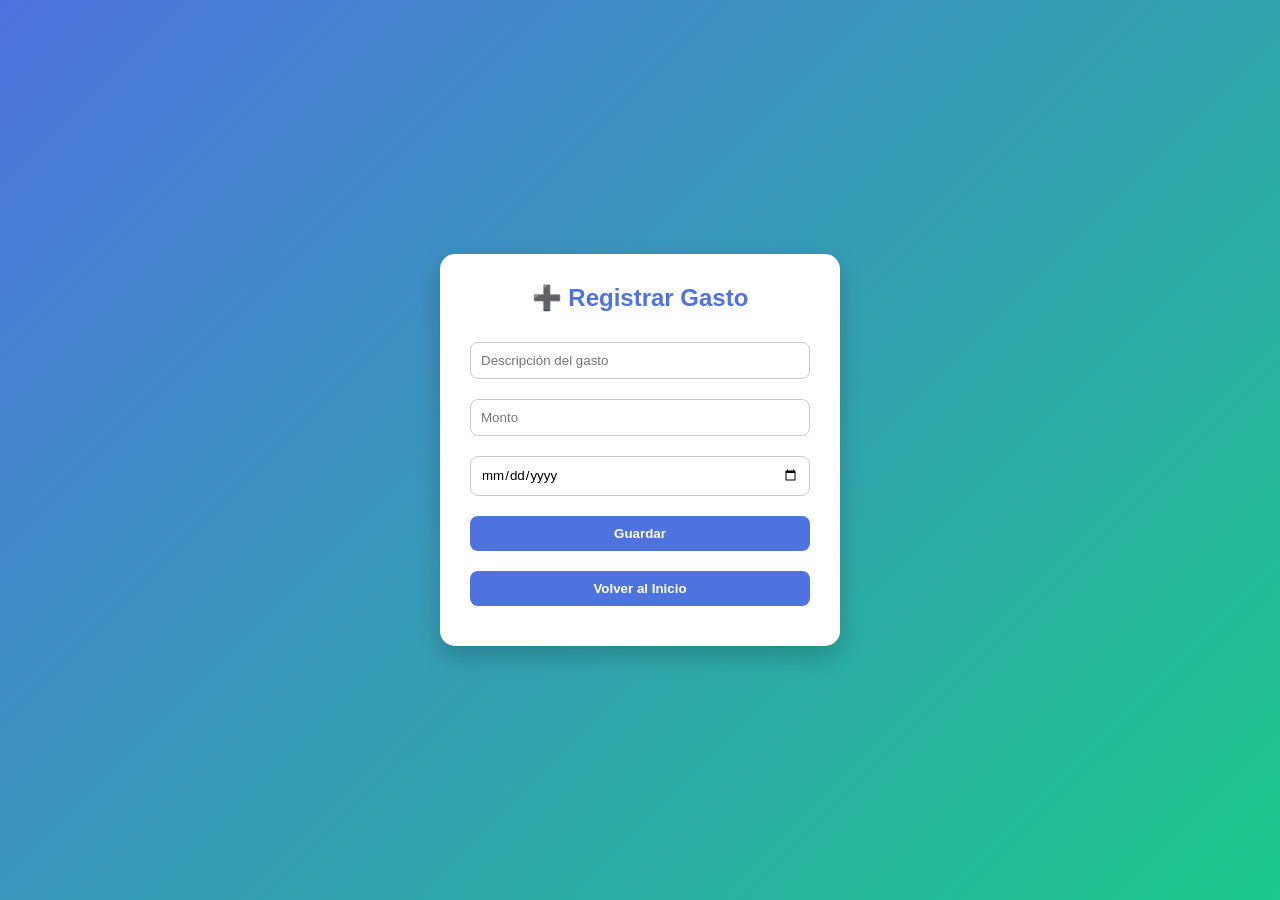
==== easy-money/registro.html @ 401926cc "creacion paginas principales" ====
<!DOCTYPE html>
<html lang="es">
<head>
<meta charset="UTF-8">
<title>Registrar Gasto</title>
<link rel="stylesheet" href="estilos.css">
</head>
<body>

<div class="container">
    <h2>➕ Registrar Gasto</h2>

    <input type="text" placeholder="Descripción del gasto">
    <input type="number" placeholder="Monto">
    <input type="date">

    <button>Guardar</button>

    <a href="index.html">
        <button>Volver al Inicio</button>
    </a>
</div>

</body>
</html>
---- easy-money/estilos.css ----
* {
    margin: 0;
    padding: 0;
    box-sizing: border-box;
    font-family: Arial, sans-serif;
}

body {
    background: linear-gradient(135deg, #4e73df, #1cc88a);
    display: flex;
    justify-content: center;
    align-items: center;
    height: 100vh;
}

.container {
    width: 400px;
    background: white;
    padding: 30px;
    border-radius: 15px;
    box-shadow: 0 10px 25px rgba(0,0,0,0.2);
    text-align: center;
}

h2 {
    margin-bottom: 20px;
    color: #4e73df;
}

button, input {
    width: 100%;
    padding: 10px;
    margin: 10px 0;
    border-radius: 8px;
    border: 1px solid #ccc;
}

button {
    background: #4e73df;
    color: white;
    font-weight: bold;
    cursor: pointer;
    border: none;
}

button:hover {
    background: #2e59d9;
}

a {
    text-decoration: none;
}
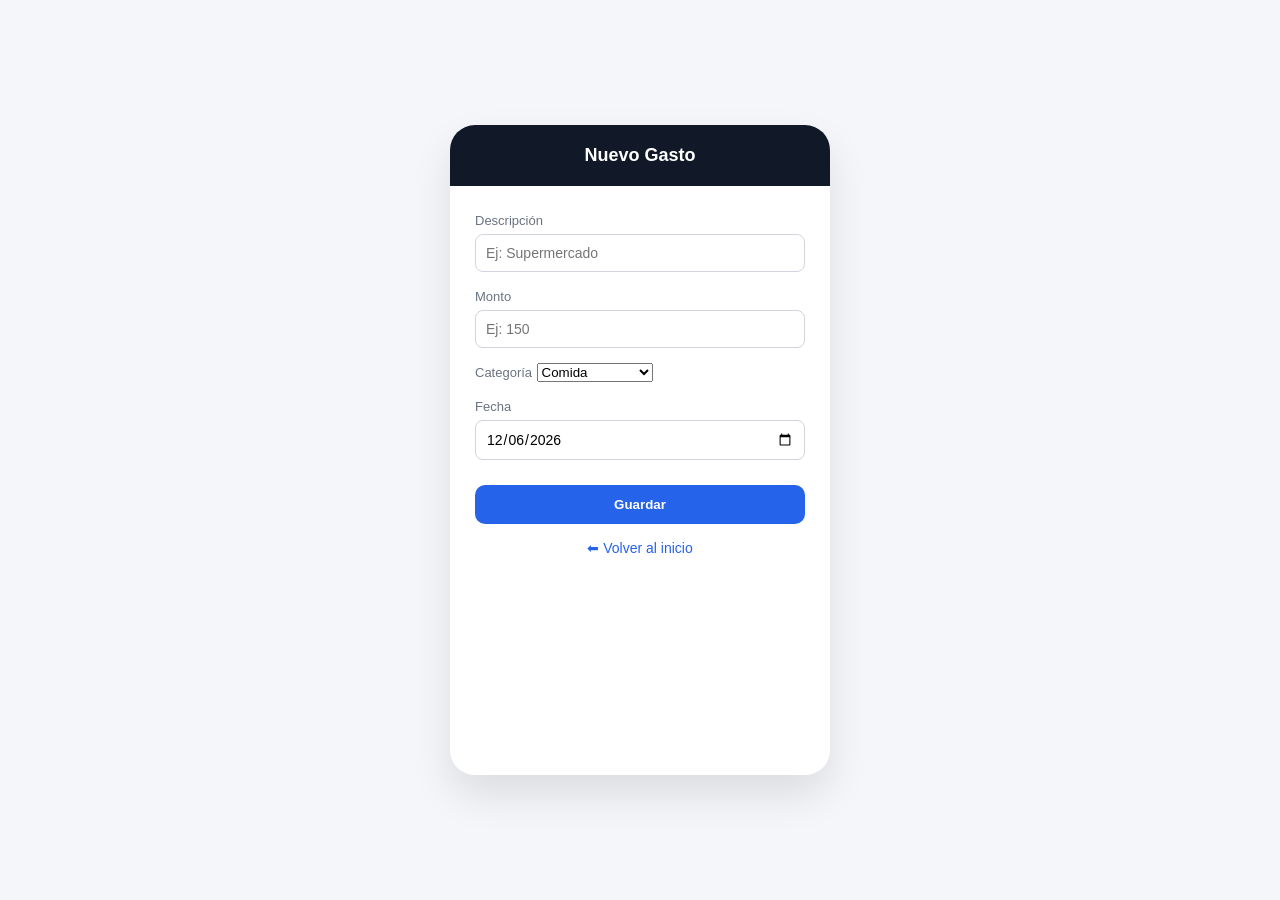
==== commit 6cb8bcd8: "cambios esteticos" ====
--- a/easy-money/registro.html
+++ b/easy-money/registro.html
@@ -7,19 +7,57 @@
 </head>
 <body>
 
-<div class="container">
-    <h2>➕ Registrar Gasto</h2>
+<div class="app">
+    <div class="header">
+        Nuevo Gasto
+    </div>
 
-    <input type="text" placeholder="Descripción del gasto">
-    <input type="number" placeholder="Monto">
-    <input type="date">
+    <div class="content">
 
-    <button>Guardar</button>
+        <div class="input-group">
+            <label>Descripción</label>
+            <input type="text" placeholder="Ej: Supermercado">
+        </div>
 
-    <a href="index.html">
-        <button>Volver al Inicio</button>
-    </a>
+        <div class="input-group">
+            <label>Monto</label>
+            <input type="number" placeholder="Ej: 150">
+        </div>
+
+        <!-- NUEVA CATEGORÍA -->
+        <div class="input-group">
+            <label>Categoría</label>
+            <select>
+                <option>Comida</option>
+                <option>Transporte</option>
+                <option>Entretenimiento</option>
+                <option>Servicios</option>
+                <option>Salud</option>
+                <option>Educación</option>
+                <option>Otros</option>
+            </select>
+        </div>
+
+        <div class="input-group">
+            <label>Fecha</label>
+            <input type="date" id="fecha">
+        </div>
+
+        <button class="btn btn-primary">Guardar</button>
+
+        <div class="back">
+            <a href="index.html">⬅ Volver al inicio</a>
+        </div>
+    </div>
 </div>
+
+<script>
+const hoy = new Date();
+const año = hoy.getFullYear();
+const mes = String(hoy.getMonth() + 1).padStart(2, '0');
+const dia = String(hoy.getDate()).padStart(2, '0');
+document.getElementById("fecha").value = `${año}-${mes}-${dia}`;
+</script>
 
 </body>
 </html>
--- a/easy-money/estilos.css
+++ b/easy-money/estilos.css
@@ -2,51 +2,117 @@
     margin: 0;
     padding: 0;
     box-sizing: border-box;
-    font-family: Arial, sans-serif;
+    font-family: 'Segoe UI', sans-serif;
 }
 
 body {
-    background: linear-gradient(135deg, #4e73df, #1cc88a);
+    background-color: #f4f6f9;
     display: flex;
     justify-content: center;
     align-items: center;
     height: 100vh;
 }
 
-.container {
-    width: 400px;
+/* Simulación de app móvil */
+.app {
+    width: 380px;
+    height: 650px;
     background: white;
-    padding: 30px;
+    border-radius: 25px;
+    box-shadow: 0 20px 40px rgba(0,0,0,0.1);
+    overflow: hidden;
+    display: flex;
+    flex-direction: column;
+}
+
+/* Header */
+.header {
+    background: #111827;
+    color: white;
+    padding: 20px;
+    text-align: center;
+    font-size: 18px;
+    font-weight: bold;
+}
+
+/* Contenido */
+.content {
+    padding: 25px;
+    flex: 1;
+}
+
+/* Tarjetas */
+.card {
+    background: #1f2937;
+    color: white;
+    padding: 20px;
     border-radius: 15px;
-    box-shadow: 0 10px 25px rgba(0,0,0,0.2);
+    margin-bottom: 20px;
+}
+
+.card h3 {
+    font-size: 14px;
+    color: #9ca3af;
+}
+
+.card h1 {
+    margin-top: 5px;
+    font-size: 28px;
+}
+
+/* Botones */
+.btn {
+    width: 100%;
+    padding: 12px;
+    margin-top: 10px;
+    border-radius: 10px;
+    border: none;
+    font-weight: 600;
+    cursor: pointer;
+    transition: 0.3s;
+}
+
+.btn-primary {
+    background: #2563eb;
+    color: white;
+}
+
+.btn-primary:hover {
+    background: #1d4ed8;
+}
+
+.btn-secondary {
+    background: #e5e7eb;
+    color: #111827;
+}
+
+/* Inputs */
+.input-group {
+    margin-bottom: 15px;
+}
+
+.input-group label {
+    font-size: 13px;
+    color: #6b7280;
+}
+
+.input-group input {
+    width: 100%;
+    padding: 10px;
+    border-radius: 8px;
+    border: 1px solid #d1d5db;
+    margin-top: 5px;
+    font-size: 14px;
+}
+
+/* Enlace volver */
+.back {
+    margin-top: 15px;
     text-align: center;
 }
 
-h2 {
-    margin-bottom: 20px;
-    color: #4e73df;
+.back a {
+    text-decoration: none;
+    color: #2563eb;
+    font-size: 14px;
 }
-
-button, input {
-    width: 100%;
-    padding: 10px;
-    margin: 10px 0;
-    border-radius: 8px;
-    border: 1px solid #ccc;
-}
-
-button {
-    background: #4e73df;
-    color: white;
-    font-weight: bold;
-    cursor: pointer;
-    border: none;
-}
-
-button:hover {
-    background: #2e59d9;
-}
-
-a {
-    text-decoration: none;
-}
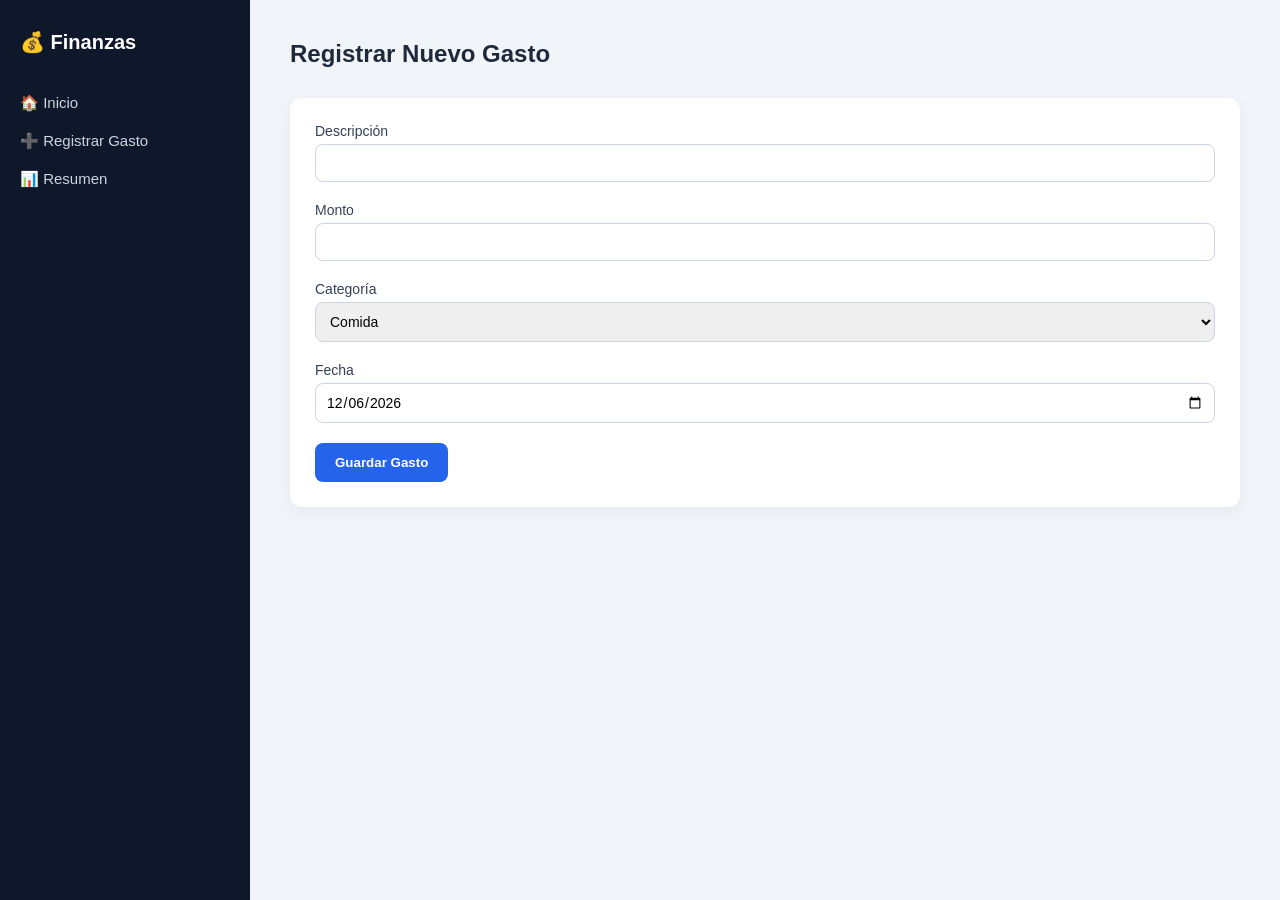
==== commit ffe3e66b: "adaptacion de desktop" ====
--- a/easy-money/registro.html
+++ b/easy-money/registro.html
@@ -7,48 +7,53 @@
 </head>
 <body>
 
-<div class="app">
-    <div class="header">
-        Nuevo Gasto
+<div class="layout">
+
+    <div class="sidebar">
+        <h2>💰 Finanzas</h2>
+        <a href="index.html">🏠 Inicio</a>
+        <a href="registro.html">➕ Registrar Gasto</a>
+        <a href="resumen.html">📊 Resumen</a>
     </div>
 
-    <div class="content">
+    <div class="main">
+        <div class="header">Registrar Nuevo Gasto</div>
 
-        <div class="input-group">
-            <label>Descripción</label>
-            <input type="text" placeholder="Ej: Supermercado">
-        </div>
+        <div class="card">
 
-        <div class="input-group">
-            <label>Monto</label>
-            <input type="number" placeholder="Ej: 150">
-        </div>
+            <div class="form-group">
+                <label>Descripción</label>
+                <input type="text">
+            </div>
 
-        <!-- NUEVA CATEGORÍA -->
-        <div class="input-group">
-            <label>Categoría</label>
-            <select>
-                <option>Comida</option>
-                <option>Transporte</option>
-                <option>Entretenimiento</option>
-                <option>Servicios</option>
-                <option>Salud</option>
-                <option>Educación</option>
-                <option>Otros</option>
-            </select>
-        </div>
+            <div class="form-group">
+                <label>Monto</label>
+                <input type="number">
+            </div>
 
-        <div class="input-group">
-            <label>Fecha</label>
-            <input type="date" id="fecha">
-        </div>
+            <div class="form-group">
+                <label>Categoría</label>
+                <select>
+                    <option>Comida</option>
+                    <option>Transporte</option>
+                    <option>Entretenimiento</option>
+                    <option>Servicios</option>
+                    <option>Salud</option>
+                    <option>Educación</option>
+                    <option>Otros</option>
+                </select>
+            </div>
 
-        <button class="btn btn-primary">Guardar</button>
+            <div class="form-group">
+                <label>Fecha</label>
+                <input type="date" id="fecha">
+            </div>
 
-        <div class="back">
-            <a href="index.html">⬅ Volver al inicio</a>
+            <button>Guardar Gasto</button>
+
         </div>
     </div>
+
 </div>
 
 <script>
--- a/easy-money/estilos.css
+++ b/easy-money/estilos.css
@@ -6,113 +6,105 @@
 }
 
 body {
-    background-color: #f4f6f9;
-    display: flex;
-    justify-content: center;
-    align-items: center;
-    height: 100vh;
+    background-color: #f1f5f9;
 }
 
-/* Simulación de app móvil */
-.app {
-    width: 380px;
-    height: 650px;
-    background: white;
-    border-radius: 25px;
-    box-shadow: 0 20px 40px rgba(0,0,0,0.1);
-    overflow: hidden;
+/* Layout principal */
+.layout {
     display: flex;
-    flex-direction: column;
+    min-height: 100vh;
 }
 
-/* Header */
-.header {
-    background: #111827;
+/* Sidebar */
+.sidebar {
+    width: 250px;
+    background: #0f172a;
     color: white;
-    padding: 20px;
-    text-align: center;
-    font-size: 18px;
-    font-weight: bold;
+    padding: 30px 20px;
 }
 
-/* Contenido */
-.content {
-    padding: 25px;
+.sidebar h2 {
+    margin-bottom: 40px;
+    font-size: 20px;
+}
+
+.sidebar a {
+    display: block;
+    color: #cbd5e1;
+    text-decoration: none;
+    margin-bottom: 20px;
+    font-size: 15px;
+    transition: 0.3s;
+}
+
+.sidebar a:hover {
+    color: white;
+}
+
+/* Contenido principal */
+.main {
     flex: 1;
+    padding: 40px;
+}
+
+.header {
+    font-size: 24px;
+    margin-bottom: 30px;
+    font-weight: bold;
+    color: #1e293b;
 }
 
 /* Tarjetas */
 .card {
-    background: #1f2937;
-    color: white;
-    padding: 20px;
-    border-radius: 15px;
+    background: white;
+    padding: 25px;
+    border-radius: 12px;
+    box-shadow: 0 5px 15px rgba(0,0,0,0.05);
+    margin-bottom: 25px;
+}
+
+.card h3 {
+    color: #64748b;
+    margin-bottom: 10px;
+}
+
+.card h1 {
+    font-size: 30px;
+    color: #0f172a;
+}
+
+/* Formulario */
+.form-group {
     margin-bottom: 20px;
 }
 
-.card h3 {
+.form-group label {
+    display: block;
+    margin-bottom: 5px;
+    color: #334155;
     font-size: 14px;
-    color: #9ca3af;
 }
 
-.card h1 {
-    margin-top: 5px;
-    font-size: 28px;
+.form-group input,
+.form-group select {
+    width: 100%;
+    padding: 10px;
+    border-radius: 8px;
+    border: 1px solid #cbd5e1;
+    font-size: 14px;
 }
 
-/* Botones */
-.btn {
-    width: 100%;
-    padding: 12px;
-    margin-top: 10px;
-    border-radius: 10px;
+button {
+    padding: 12px 20px;
+    border-radius: 8px;
     border: none;
-    font-weight: 600;
+    background: #2563eb;
+    color: white;
+    font-weight: bold;
     cursor: pointer;
     transition: 0.3s;
 }
 
-.btn-primary {
-    background: #2563eb;
-    color: white;
-}
-
-.btn-primary:hover {
+button:hover {
     background: #1d4ed8;
 }
-
-.btn-secondary {
-    background: #e5e7eb;
-    color: #111827;
-}
-
-/* Inputs */
-.input-group {
-    margin-bottom: 15px;
-}
-
-.input-group label {
-    font-size: 13px;
-    color: #6b7280;
-}
-
-.input-group input {
-    width: 100%;
-    padding: 10px;
-    border-radius: 8px;
-    border: 1px solid #d1d5db;
-    margin-top: 5px;
-    font-size: 14px;
-}
-
-/* Enlace volver */
-.back {
-    margin-top: 15px;
-    text-align: center;
-}
-
-.back a {
-    text-decoration: none;
-    color: #2563eb;
-    font-size: 14px;
-}
